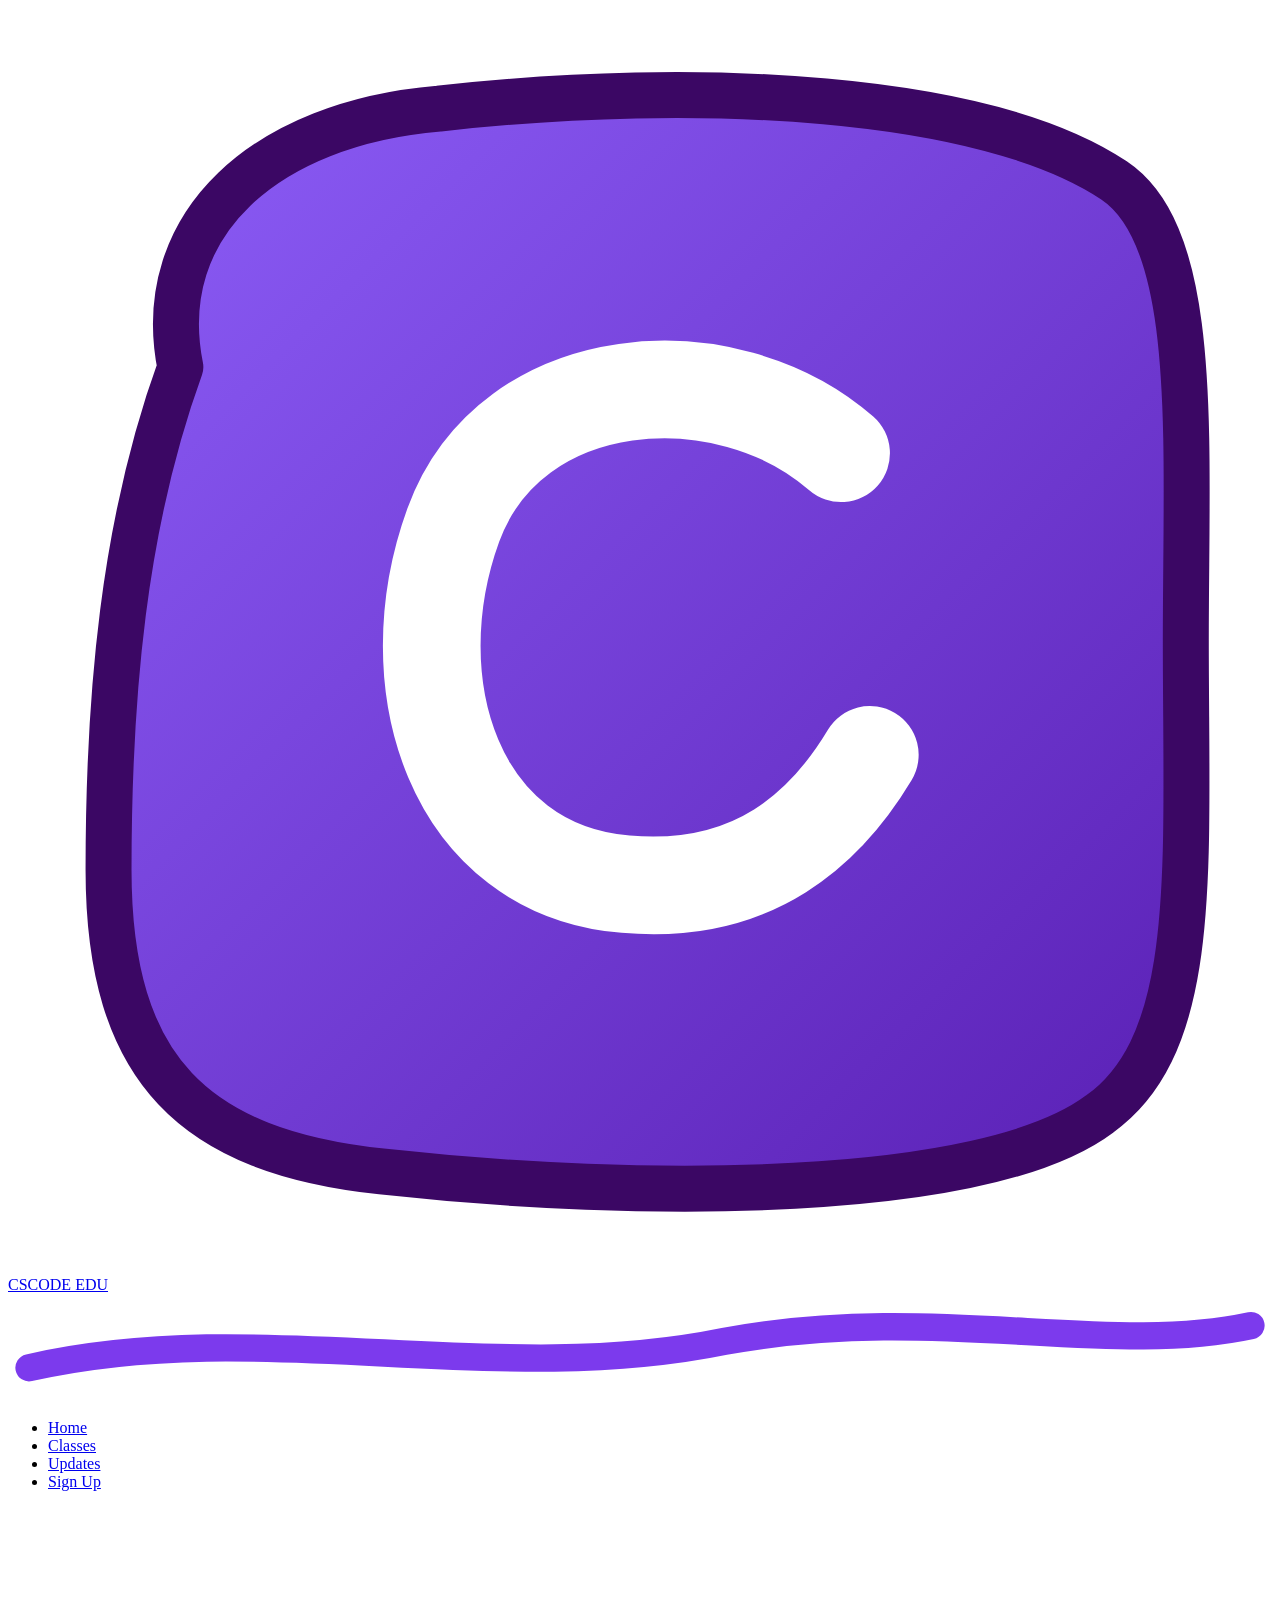
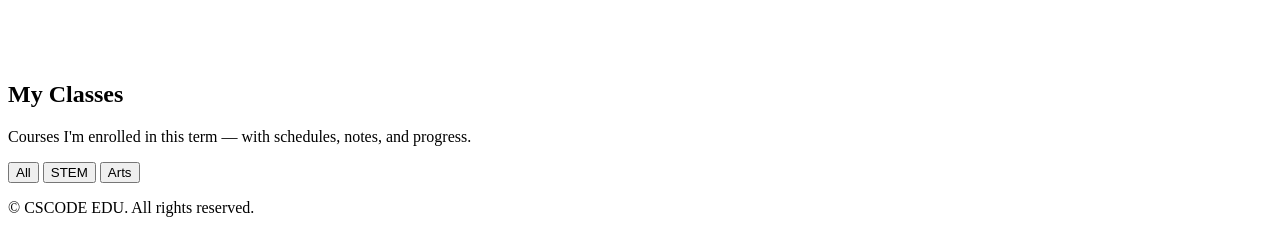
==== classes.html @ eee96d49 "Add files via upload" ====
<!DOCTYPE html>
<html lang="en">
<head>
  <meta charset="UTF-8">
  <meta name="viewport" content="width=device-width, initial-scale=1.0">
  <meta name="description" content="CSCODE EDU — course list for the term">
  <title>CSCODE EDU — Classes</title>
  <link rel="preconnect" href="https://fonts.googleapis.com">
  <link rel="preconnect" href="https://fonts.gstatic.com" crossorigin>
  <link href="https://fonts.googleapis.com/css2?family=Inter:wght@400;500;600;700;800&display=swap" rel="stylesheet">
  <link rel="stylesheet" href="css/style.css">
</head>
<body class="page-classes">
  <header class="site-header">
    <nav class="nav container">
      <a class="logo" href="index.html" aria-label="CSCODE EDU home">
        <span class="logo-mark" aria-hidden="true">
          <svg viewBox="0 0 44 44" fill="none">
            <path d="M6 12.5 C5 7.5 9 4 15 3.5 C24 2.5 34 3 38.5 6 C41.5 8 41 15 41 22 C41 30 41.5 36 38 38.5 C34 41.5 22 41.5 13 40.5 C6.5 39.8 3.5 37 3.5 30 C3.5 24 4 18 6 12.5 Z"
                  fill="url(#lg)" stroke="#3b0764" stroke-width="1.6" stroke-linejoin="round"/>
            <path d="M29 15.5 C25 12 17.5 12.5 15.5 18 C13.5 23.5 15.5 30 21.5 30.5 C26 30.9 28.5 28.5 30 26"
                  stroke="#ffffff" stroke-width="3.4" stroke-linecap="round" fill="none"/>
            <defs>
              <linearGradient id="lg" x1="4" y1="4" x2="40" y2="40" gradientUnits="userSpaceOnUse">
                <stop stop-color="#8b5cf6"/><stop offset="1" stop-color="#5b21b6"/>
              </linearGradient>
            </defs>
          </svg>
        </span>
        <span class="logo-word">
          CSCODE EDU
          <svg class="logo-underline" viewBox="0 0 120 10" preserveAspectRatio="none" aria-hidden="true">
            <path d="M2 7 C24 2 46 9 68 4.5 C88 0.8 104 6 118 3" stroke="#7c3aed" stroke-width="2.6"
                  fill="none" stroke-linecap="round"/>
          </svg>
        </span>
      </a>
      <ul class="nav-links">
        <li><a href="index.html">Home</a></li>
        <li><a class="active" href="classes.html">Classes</a></li>
        <li><a href="updates.html">Updates</a></li>
        <li><a class="nav-cta" href="Enroll.html">Sign Up</a></li>
      </ul>
    </nav>
  </header>

  <main>
    <section id="classes" class="classes-section classes-page">
      <canvas id="balls" class="page-balls" aria-hidden="true"></canvas>
      <div class="container classes-inner">
        <div class="classes-header">
          <h2>My Classes</h2>
          <p class="classes-subtitle">
            Courses I'm enrolled in this term — with schedules, notes, and progress.
          </p>
          <p id="term-label" class="term-badge"></p>
        </div>

        <div class="filter-tabs" role="tablist" aria-label="Filter classes">
          <button class="filter-tab active" role="tab" aria-selected="true" data-filter="all">All</button>
          <button class="filter-tab" role="tab" aria-selected="false" data-filter="STEM">STEM</button>
          <button class="filter-tab" role="tab" aria-selected="false" data-filter="Arts">Arts</button>
        </div>

        <div id="classes-grid" class="classes-grid" aria-live="polite"></div>
      </div>
    </section>
  </main>

  <footer class="site-footer">
    <div class="container footer-inner">
      <p>© <span id="year"></span> CSCODE EDU. All rights reserved.</p>
    </div>
  </footer>

  <script src="js/main.js"></script>
</body>
</html>
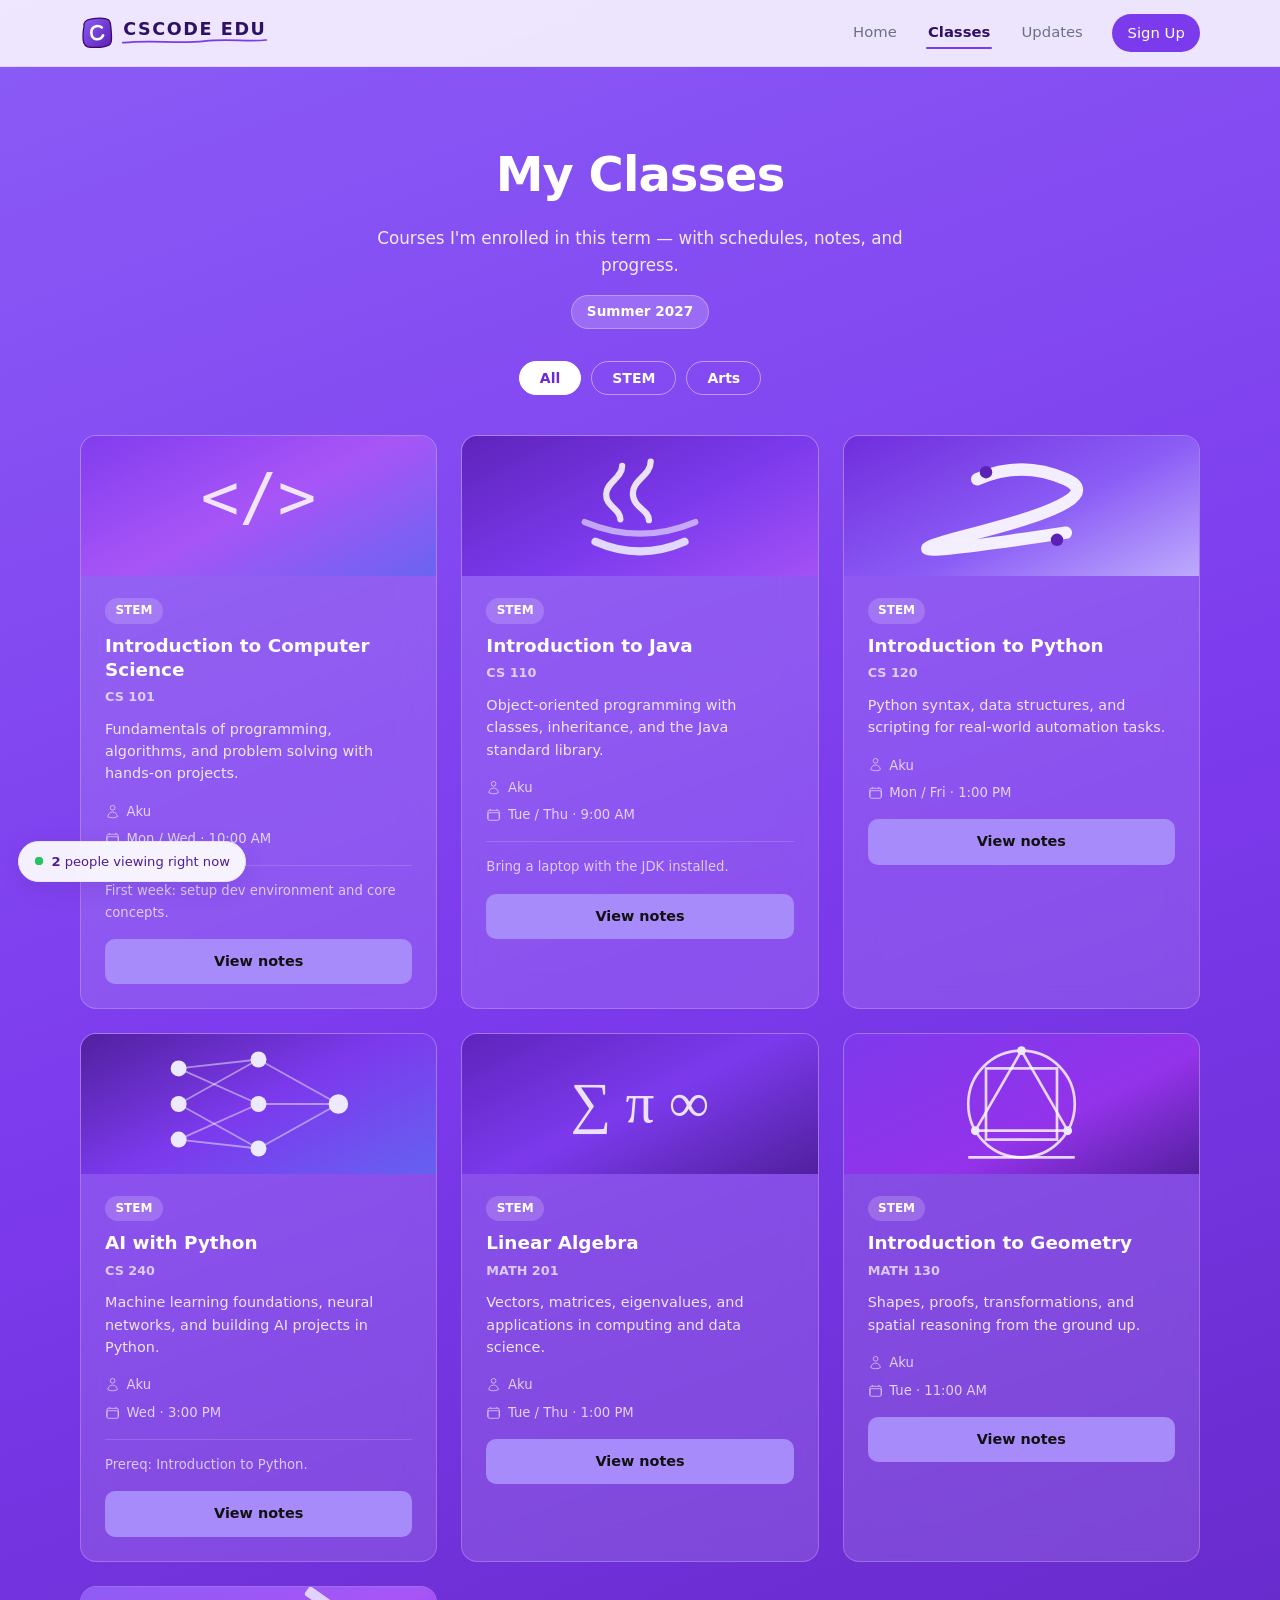
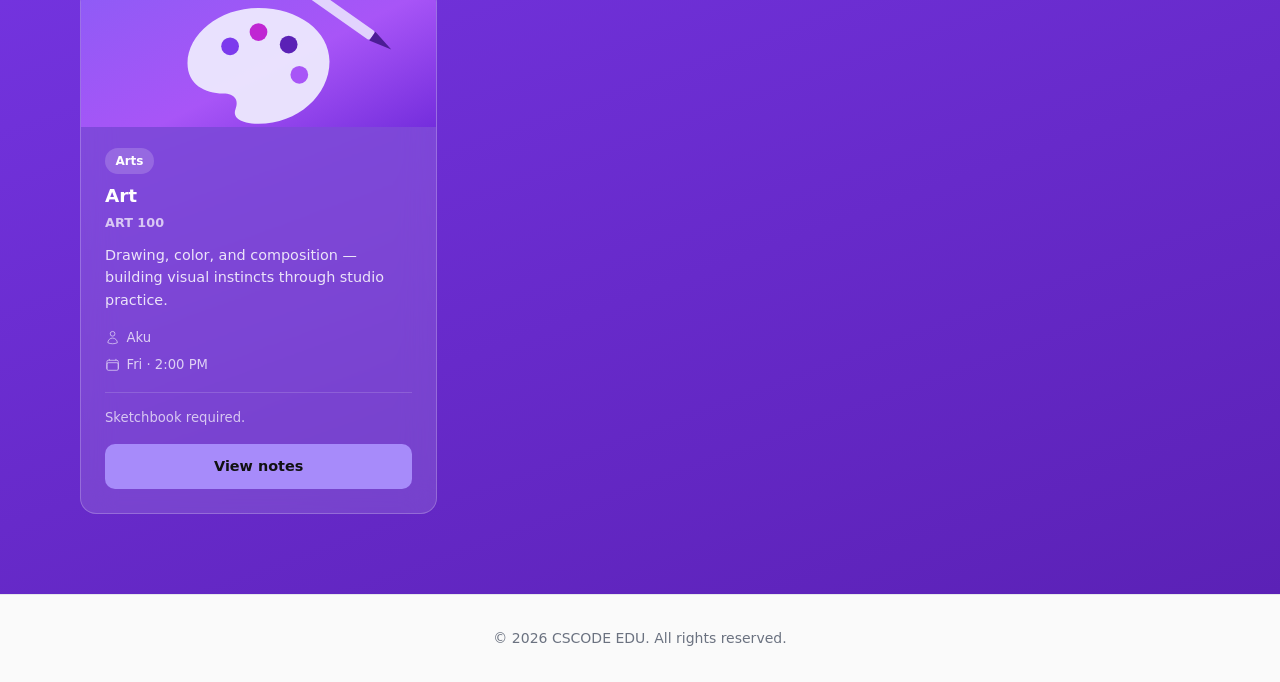
==== commit 884191ae: "Add files via upload" ====
--- a/classes.html
+++ b/classes.html
@@ -74,5 +74,10 @@
   </footer>
 
   <script src="js/main.js"></script>
+
+  <!-- Visitor analytics — see index.html for setup instructions.
+  <script data-goatcounter="https://YOURCODE.goatcounter.com/count"
+          async src="//gc.zgo.at/count.js"></script>
+  -->
 </body>
 </html>
--- a/css/style.css
+++ b/css/style.css
@@ -0,0 +1,1485 @@
+:root {
+  --white: #ffffff;
+  --black: #111111;
+  --text: #1a1a1a;
+  --text-muted: #6b7280;
+  --orange: #7c3aed;
+  --orange-dark: #6d28d9;
+  --amber: #a78bfa;
+  --cream: #f5f3ff;
+  --border: #e5e7eb;
+  --radius: 16px;
+  --radius-sm: 10px;
+  --font: "Inter", system-ui, -apple-system, sans-serif;
+  --shadow: 0 8px 32px rgba(0, 0, 0, 0.08);
+  --glass: rgba(255, 255, 255, 0.12);
+  --glass-border: rgba(255, 255, 255, 0.22);
+}
+
+*,
+*::before,
+*::after {
+  box-sizing: border-box;
+}
+
+html {
+  scroll-behavior: smooth;
+}
+
+body {
+  margin: 0;
+  font-family: var(--font);
+  font-size: 1rem;
+  line-height: 1.6;
+  color: var(--text);
+  background: var(--white);
+}
+
+.container {
+  width: min(1120px, calc(100% - 2rem));
+  margin: 0 auto;
+}
+
+a {
+  color: inherit;
+  text-decoration: none;
+}
+
+/* ── Header ── */
+
+.site-header {
+  position: fixed;
+  top: 0;
+  left: 0;
+  right: 0;
+  z-index: 100;
+  background: rgba(255, 255, 255, 0.85);
+  backdrop-filter: blur(12px);
+  border-bottom: 1px solid rgba(0, 0, 0, 0.06);
+}
+
+.nav {
+  display: flex;
+  align-items: center;
+  justify-content: space-between;
+  padding: 0.875rem 0;
+}
+
+.logo {
+  display: flex;
+  align-items: center;
+  gap: 0.6rem;
+  color: var(--text);
+}
+
+.logo-mark {
+  display: inline-flex;
+  width: 2.1rem;
+  height: 2.1rem;
+  transform: rotate(-4deg);
+  transition: transform 0.25s ease;
+}
+
+.logo-mark svg {
+  width: 100%;
+  height: 100%;
+}
+
+.logo:hover .logo-mark {
+  transform: rotate(4deg) scale(1.06);
+}
+
+.logo-word {
+  position: relative;
+  display: inline-block;
+  white-space: nowrap;
+  font-weight: 800;
+  font-size: 1.1rem;
+  letter-spacing: 0.09em;
+  line-height: 1;
+  padding-bottom: 0.42rem;
+  color: #2e1065;
+}
+
+.logo-underline {
+  position: absolute;
+  left: -2px;
+  right: -2px;
+  bottom: 0;
+  width: calc(100% + 4px);
+  height: 0.42rem;
+  overflow: visible;
+}
+
+.logo-underline path {
+  stroke-dasharray: 140;
+  stroke-dashoffset: 0;
+  transition: stroke-dashoffset 0.5s ease;
+}
+
+.logo:hover .logo-underline path {
+  stroke-dashoffset: 140;
+}
+
+.nav-links {
+  list-style: none;
+  margin: 0;
+  padding: 0;
+  display: flex;
+  gap: 1.75rem;
+}
+
+.nav-links a {
+  position: relative;
+  display: inline-block;
+  padding: 0.35rem 0.1rem;
+  font-size: 0.925rem;
+  font-weight: 500;
+  color: var(--text-muted);
+  transition: color 0.15s;
+}
+
+.nav-links a::after {
+  content: "";
+  position: absolute;
+  left: 0;
+  right: 0;
+  bottom: 0;
+  height: 2px;
+  border-radius: 2px;
+  background: var(--orange);
+  transform: scaleX(0);
+  transform-origin: left;
+  transition: transform 0.2s ease;
+}
+
+.nav-links a:hover {
+  color: var(--orange);
+}
+
+.nav-links a:hover::after {
+  transform: scaleX(1);
+}
+
+.nav-links a.active {
+  color: #2e1065;
+  font-weight: 700;
+}
+
+.nav-links a.active::after {
+  transform: scaleX(1);
+}
+
+/* ── Hero ── */
+
+.hero {
+  position: relative;
+  min-height: 92vh;
+  display: flex;
+  align-items: center;
+  justify-content: center;
+  text-align: center;
+  overflow: hidden;
+  padding: 6rem 0 4rem;
+}
+
+.hero-image {
+  position: absolute;
+  inset: 0;
+  width: 100%;
+  height: 100%;
+  object-fit: cover;
+  z-index: 0;
+  opacity: 0.9;
+}
+
+.hero-glow {
+  position: absolute;
+  inset: 0;
+  pointer-events: none;
+}
+
+.hero-glow::before {
+  content: "";
+  position: absolute;
+  top: 50%;
+  left: 50%;
+  transform: translate(-50%, -55%);
+  width: min(900px, 95vw);
+  height: min(420px, 55vh);
+  background: radial-gradient(
+    ellipse at center,
+    #7c3aed 0%,
+    #8b5cf6 30%,
+    #a78bfa 55%,
+    transparent 75%
+  );
+  filter: blur(48px);
+  opacity: 0.95;
+}
+
+.hero-balls,
+.page-balls {
+  position: absolute;
+  inset: 0;
+  width: 100%;
+  height: 100%;
+  z-index: 1;
+}
+
+.hero-content {
+  position: relative;
+  z-index: 2;
+}
+
+.eyebrow {
+  font-size: 0.875rem;
+  font-weight: 600;
+  color: rgba(255, 255, 255, 0.92);
+  margin: 0 0 1rem;
+  text-shadow: 0 1px 8px rgba(0, 0, 0, 0.15);
+}
+
+.hero h1 {
+  font-size: clamp(2.25rem, 6vw, 3.75rem);
+  font-weight: 800;
+  line-height: 1.1;
+  color: var(--white);
+  margin: 0 0 1.25rem;
+  letter-spacing: -0.02em;
+  text-shadow: 0 2px 16px rgba(0, 0, 0, 0.12);
+}
+
+.hero-text {
+  font-size: clamp(1rem, 2.5vw, 1.15rem);
+  color: rgba(255, 255, 255, 0.88);
+  max-width: 46ch;
+  margin: 0 auto 2rem;
+  text-shadow: 0 1px 6px rgba(0, 0, 0, 0.1);
+}
+
+.hero-actions {
+  display: flex;
+  flex-wrap: wrap;
+  gap: 0.875rem;
+  justify-content: center;
+}
+
+.btn {
+  display: inline-flex;
+  align-items: center;
+  justify-content: center;
+  padding: 0.75rem 1.5rem;
+  border-radius: 999px;
+  font-size: 0.95rem;
+  font-weight: 600;
+  border: 2px solid transparent;
+  cursor: pointer;
+  transition: transform 0.15s, box-shadow 0.15s, background 0.15s;
+}
+
+.btn:hover {
+  transform: translateY(-1px);
+}
+
+.btn-primary {
+  background: var(--cream);
+  color: var(--orange-dark);
+  box-shadow: 0 4px 16px rgba(0, 0, 0, 0.1);
+}
+
+.btn-primary:hover {
+  background: var(--white);
+  box-shadow: 0 6px 24px rgba(0, 0, 0, 0.14);
+}
+
+.btn-ghost {
+  background: transparent;
+  color: var(--white);
+  border-color: rgba(255, 255, 255, 0.65);
+}
+
+.btn-ghost:hover {
+  background: rgba(255, 255, 255, 0.12);
+  border-color: var(--white);
+}
+
+.btn-dark {
+  background: var(--black);
+  color: var(--white);
+}
+
+.btn-dark:hover {
+  background: #333;
+}
+
+/* ── Features ── */
+
+.features-section {
+  padding: 5rem 0 6rem;
+  background: var(--white);
+}
+
+.section-eyebrow {
+  text-align: center;
+  font-size: 0.875rem;
+  font-weight: 600;
+  color: var(--orange);
+  margin: 0 0 0.5rem;
+}
+
+.section-title {
+  text-align: center;
+  font-size: clamp(1.75rem, 4vw, 2.5rem);
+  font-weight: 800;
+  letter-spacing: -0.02em;
+  margin: 0 0 3rem;
+  color: var(--black);
+}
+
+.features-grid {
+  display: grid;
+  grid-template-columns: repeat(4, 1fr);
+  gap: 2rem;
+}
+
+.feature-card {
+  text-align: center;
+}
+
+.feature-icon {
+  width: 3.25rem;
+  height: 3.25rem;
+  margin: 0 auto 1rem;
+  display: flex;
+  align-items: center;
+  justify-content: center;
+  border-radius: 50%;
+  background: #fff7ed;
+  color: var(--orange);
+}
+
+.feature-icon svg {
+  width: 1.5rem;
+  height: 1.5rem;
+}
+
+.feature-card h3 {
+  font-size: 1rem;
+  font-weight: 700;
+  margin: 0 0 0.5rem;
+  color: var(--black);
+}
+
+.feature-card p {
+  font-size: 0.9rem;
+  color: var(--text-muted);
+  margin: 0;
+  line-height: 1.55;
+}
+
+/* ── Classes section ── */
+
+.classes-section {
+  position: relative;
+  background: linear-gradient(160deg, #8b5cf6 0%, #7c3aed 45%, #5b21b6 100%);
+  padding: 0 0 5rem;
+  color: var(--white);
+}
+
+.wave-top {
+  color: var(--white);
+  line-height: 0;
+  margin-top: -1px;
+}
+
+.wave-top svg {
+  display: block;
+  width: 100%;
+  height: 80px;
+}
+
+.classes-inner {
+  position: relative;
+  z-index: 2;
+  padding-top: 1rem;
+}
+
+/* Classes as its own page (no wave, sits under fixed header) */
+
+.classes-page {
+  position: relative;
+  padding-top: 7.5rem;
+  overflow: hidden;
+}
+
+/* ── Updates page ── */
+
+.page-hero {
+  position: relative;
+  overflow: hidden;
+  padding: 9rem 0 5rem;
+  text-align: center;
+  background: linear-gradient(160deg, #8b5cf6 0%, #7c3aed 45%, #5b21b6 100%);
+  color: var(--white);
+}
+
+.page-hero-inner {
+  position: relative;
+  z-index: 2;
+}
+
+.page-hero h1 {
+  font-size: clamp(2.25rem, 5vw, 3.25rem);
+  font-weight: 800;
+  letter-spacing: -0.02em;
+  margin: 0 0 0.75rem;
+}
+
+.page-hero .hero-text {
+  margin-bottom: 0;
+}
+
+.updates-section {
+  padding: 4.5rem 0 1rem;
+  background: var(--white);
+}
+
+.timeline {
+  list-style: none;
+  margin: 0 auto;
+  padding: 0 0 0 1.75rem;
+  max-width: 640px;
+  border-left: 2px solid #ede9fe;
+}
+
+.timeline-item {
+  position: relative;
+  padding-bottom: 2.25rem;
+}
+
+.timeline-dot {
+  position: absolute;
+  left: -2.32rem;
+  top: 0.45rem;
+  width: 0.85rem;
+  height: 0.85rem;
+  border-radius: 50%;
+  background: var(--orange);
+  box-shadow: 0 0 0 4px #f5f3ff;
+}
+
+.timeline-date {
+  margin: 0 0 0.15rem;
+  font-size: 0.8rem;
+  font-weight: 700;
+  letter-spacing: 0.06em;
+  text-transform: uppercase;
+  color: var(--orange);
+}
+
+.timeline-item h3 {
+  margin: 0 0 0.35rem;
+  font-size: 1.1rem;
+  font-weight: 700;
+  color: var(--black);
+}
+
+.timeline-item p:last-child {
+  margin: 0;
+  font-size: 0.95rem;
+  color: var(--text-muted);
+}
+
+.classes-header {
+  text-align: center;
+  margin-bottom: 2rem;
+}
+
+.classes-header h2 {
+  font-size: clamp(2rem, 5vw, 3rem);
+  font-weight: 800;
+  letter-spacing: -0.02em;
+  margin: 0 0 0.75rem;
+}
+
+.classes-subtitle {
+  font-size: 1.05rem;
+  color: rgba(255, 255, 255, 0.88);
+  max-width: 52ch;
+  margin: 0 auto 1rem;
+}
+
+.term-badge {
+  display: inline-block;
+  margin: 0;
+  padding: 0.35rem 0.9rem;
+  border-radius: 999px;
+  background: rgba(255, 255, 255, 0.18);
+  border: 1px solid rgba(255, 255, 255, 0.3);
+  font-size: 0.85rem;
+  font-weight: 600;
+}
+
+.filter-tabs {
+  display: flex;
+  flex-wrap: wrap;
+  gap: 0.625rem;
+  justify-content: center;
+  margin-bottom: 2.5rem;
+}
+
+.filter-tab {
+  padding: 0.5rem 1.25rem;
+  border-radius: 999px;
+  border: 1.5px solid rgba(255, 255, 255, 0.45);
+  background: transparent;
+  color: var(--white);
+  font-family: var(--font);
+  font-size: 0.875rem;
+  font-weight: 600;
+  cursor: pointer;
+  transition: background 0.15s, border-color 0.15s;
+}
+
+.filter-tab:hover {
+  background: rgba(255, 255, 255, 0.12);
+}
+
+.filter-tab.active {
+  background: var(--white);
+  color: var(--orange-dark);
+  border-color: var(--white);
+}
+
+.classes-grid {
+  display: grid;
+  grid-template-columns: repeat(auto-fill, minmax(300px, 1fr));
+  gap: 1.5rem;
+}
+
+.class-card {
+  background: var(--glass);
+  backdrop-filter: blur(16px);
+  -webkit-backdrop-filter: blur(16px);
+  border: 1px solid var(--glass-border);
+  border-radius: var(--radius);
+  overflow: hidden;
+  transition: transform 0.2s, box-shadow 0.2s;
+}
+
+.class-card:hover {
+  transform: translateY(-4px);
+  box-shadow: 0 16px 40px rgba(0, 0, 0, 0.18);
+}
+
+.class-card-header {
+  height: 140px;
+  display: flex;
+  align-items: center;
+  justify-content: center;
+  position: relative;
+}
+
+.class-card-header.gradient-purple {
+  background: linear-gradient(135deg, #7c3aed, #a855f7, #6366f1);
+}
+
+.class-card-header.gradient-blue {
+  background: linear-gradient(135deg, #1d4ed8, #3b82f6, #6366f1);
+}
+
+.class-card-header.gradient-green {
+  background: linear-gradient(135deg, #059669, #10b981, #06b6d4);
+}
+
+.class-card-header.gradient-orange {
+  background: linear-gradient(135deg, #6d28d9, #7c3aed, #a78bfa);
+}
+
+.class-card-header.has-image {
+  background-size: cover;
+  background-position: center;
+}
+
+.class-card-icon {
+  width: 3.5rem;
+  height: 3.5rem;
+  color: rgba(255, 255, 255, 0.9);
+}
+
+.class-card-icon svg {
+  width: 100%;
+  height: 100%;
+}
+
+.class-card-body {
+  padding: 1.25rem 1.5rem 1.5rem;
+}
+
+.class-category {
+  display: inline-block;
+  font-size: 0.75rem;
+  font-weight: 600;
+  padding: 0.2rem 0.65rem;
+  border-radius: 999px;
+  background: rgba(255, 255, 255, 0.18);
+  margin-bottom: 0.625rem;
+}
+
+.class-card h3 {
+  font-size: 1.15rem;
+  font-weight: 700;
+  margin: 0 0 0.35rem;
+  line-height: 1.3;
+}
+
+.class-code-label {
+  font-size: 0.8rem;
+  font-weight: 600;
+  color: rgba(255, 255, 255, 0.7);
+  margin: 0 0 0.625rem;
+}
+
+.class-description {
+  font-size: 0.9rem;
+  color: rgba(255, 255, 255, 0.85);
+  margin: 0 0 1rem;
+  line-height: 1.55;
+}
+
+.class-meta {
+  display: flex;
+  flex-direction: column;
+  gap: 0.4rem;
+  font-size: 0.825rem;
+  color: rgba(255, 255, 255, 0.75);
+  margin-bottom: 1rem;
+}
+
+.class-meta span {
+  display: flex;
+  align-items: center;
+  gap: 0.4rem;
+}
+
+.class-meta svg {
+  width: 0.95rem;
+  height: 0.95rem;
+  flex-shrink: 0;
+  opacity: 0.8;
+}
+
+.class-notes {
+  font-size: 0.825rem;
+  color: rgba(255, 255, 255, 0.7);
+  padding-top: 0.875rem;
+  border-top: 1px solid rgba(255, 255, 255, 0.15);
+  margin-bottom: 1rem;
+}
+
+.class-enroll {
+  display: block;
+  width: 100%;
+  text-align: center;
+  text-decoration: none;
+  padding: 0.7rem;
+  border: none;
+  border-radius: var(--radius-sm);
+  background: var(--amber);
+  color: var(--black);
+  font-family: var(--font);
+  font-size: 0.9rem;
+  font-weight: 700;
+  cursor: pointer;
+  transition: background 0.15s, transform 0.15s;
+}
+
+.class-enroll:hover {
+  background: #fcd34d;
+  transform: scale(1.01);
+}
+
+.empty-state {
+  grid-column: 1 / -1;
+  text-align: center;
+  padding: 3rem 1.5rem;
+  color: rgba(255, 255, 255, 0.8);
+  background: rgba(255, 255, 255, 0.08);
+  border: 1px dashed rgba(255, 255, 255, 0.3);
+  border-radius: var(--radius);
+}
+
+/* ── Notes page ── */
+
+.notes-hero {
+  position: relative;
+  overflow: hidden;
+  padding: 8.5rem 0 3.5rem;
+  background: linear-gradient(160deg, #8b5cf6 0%, #7c3aed 45%, #5b21b6 100%);
+  color: var(--white);
+}
+
+.notes-hero-inner {
+  position: relative;
+  z-index: 2;
+}
+
+.back-link {
+  display: inline-flex;
+  align-items: center;
+  gap: 0.35rem;
+  margin-bottom: 1.25rem;
+  font-size: 0.85rem;
+  font-weight: 600;
+  color: rgba(255, 255, 255, 0.85);
+  transition: color 0.15s, gap 0.15s;
+}
+
+.back-link:hover {
+  color: var(--white);
+  gap: 0.6rem;
+}
+
+.back-link svg {
+  width: 1rem;
+  height: 1rem;
+}
+
+.notes-hero h1 {
+  font-size: clamp(1.9rem, 4.5vw, 2.9rem);
+  font-weight: 800;
+  letter-spacing: -0.02em;
+  margin: 0 0 0.6rem;
+}
+
+.notes-hero .hero-text {
+  margin: 0 0 1.35rem;
+  max-width: 56ch;
+}
+
+.notes-meta {
+  display: flex;
+  flex-wrap: wrap;
+  gap: 0.5rem;
+}
+
+.notes-chip {
+  padding: 0.3rem 0.8rem;
+  border-radius: 999px;
+  background: rgba(255, 255, 255, 0.16);
+  border: 1px solid rgba(255, 255, 255, 0.28);
+  font-size: 0.8rem;
+  font-weight: 600;
+}
+
+.notes-section {
+  padding: 3.5rem 0 4.5rem;
+  background: var(--white);
+}
+
+.notes-layout {
+  display: grid;
+  grid-template-columns: 220px 1fr;
+  gap: 3rem;
+  align-items: start;
+}
+
+.notes-toc {
+  position: sticky;
+  top: 5.5rem;
+}
+
+.toc-label {
+  margin: 0 0 0.6rem;
+  font-size: 0.72rem;
+  font-weight: 700;
+  letter-spacing: 0.1em;
+  text-transform: uppercase;
+  color: var(--text-muted);
+}
+
+.notes-toc ul {
+  list-style: none;
+  margin: 0;
+  padding: 0;
+  border-left: 2px solid #ede9fe;
+}
+
+.notes-toc li a {
+  display: block;
+  padding: 0.4rem 0 0.4rem 0.9rem;
+  margin-left: -2px;
+  border-left: 2px solid transparent;
+  font-size: 0.87rem;
+  color: var(--text-muted);
+  transition: color 0.15s, border-color 0.15s;
+}
+
+.notes-toc li a:hover {
+  color: var(--orange);
+  border-left-color: var(--orange);
+}
+
+.topic {
+  padding-bottom: 2.75rem;
+  margin-bottom: 2.75rem;
+  border-bottom: 1px solid var(--border);
+}
+
+.topic:last-child {
+  border-bottom: none;
+  margin-bottom: 0;
+}
+
+.topic-index {
+  margin: 0 0 0.3rem;
+  font-size: 0.72rem;
+  font-weight: 700;
+  letter-spacing: 0.1em;
+  text-transform: uppercase;
+  color: var(--orange);
+}
+
+.topic h2 {
+  margin: 0 0 0.7rem;
+  font-size: 1.5rem;
+  font-weight: 800;
+  letter-spacing: -0.015em;
+  color: var(--black);
+  scroll-margin-top: 5.5rem;
+}
+
+.topic-body {
+  margin: 0 0 1.4rem;
+  font-size: 1rem;
+  line-height: 1.7;
+  color: #374151;
+}
+
+.example {
+  margin: 0 0 1.6rem;
+  border: 1px solid #e9e5f8;
+  border-radius: 14px;
+  overflow: hidden;
+  background: #faf9ff;
+}
+
+.example figcaption {
+  display: flex;
+  align-items: center;
+  gap: 0.6rem;
+  padding: 0.7rem 1rem;
+  border-bottom: 1px solid #e9e5f8;
+  font-size: 0.85rem;
+  font-weight: 600;
+  color: #4c1d95;
+}
+
+.example-tag {
+  padding: 0.12rem 0.5rem;
+  border-radius: 999px;
+  background: #ede9fe;
+  color: #6d28d9;
+  font-size: 0.68rem;
+  font-weight: 700;
+  letter-spacing: 0.06em;
+  text-transform: uppercase;
+}
+
+.example-code {
+  position: relative;
+  margin: 0;
+  padding: 1.1rem 1.15rem;
+  overflow-x: auto;
+  font-family: ui-monospace, SFMono-Regular, Menlo, Consolas, monospace;
+  font-size: 0.85rem;
+  line-height: 1.65;
+  color: #2e1065;
+  background: #fdfcff;
+  tab-size: 2;
+}
+
+.example-code::after {
+  content: attr(data-lang);
+  position: absolute;
+  top: 0.55rem;
+  right: 0.7rem;
+  font-size: 0.65rem;
+  font-weight: 700;
+  letter-spacing: 0.08em;
+  text-transform: uppercase;
+  color: #c4b5fd;
+}
+
+.problems h3 {
+  margin: 0 0 0.75rem;
+  font-size: 0.95rem;
+  font-weight: 700;
+  color: var(--black);
+}
+
+.problem {
+  margin-bottom: 0.6rem;
+  border: 1px solid var(--border);
+  border-radius: 12px;
+  background: var(--white);
+  overflow: hidden;
+  transition: border-color 0.15s;
+}
+
+.problem[open] {
+  border-color: #ddd6fe;
+}
+
+.problem summary {
+  display: flex;
+  align-items: flex-start;
+  gap: 0.7rem;
+  padding: 0.85rem 1rem;
+  cursor: pointer;
+  font-size: 0.93rem;
+  font-weight: 500;
+  color: #374151;
+  list-style: none;
+}
+
+.problem summary::-webkit-details-marker {
+  display: none;
+}
+
+.problem summary:hover {
+  background: #faf9ff;
+}
+
+.problem-num {
+  flex-shrink: 0;
+  padding: 0.1rem 0.45rem;
+  border-radius: 6px;
+  background: #ede9fe;
+  color: #6d28d9;
+  font-size: 0.72rem;
+  font-weight: 700;
+}
+
+.problem-answer {
+  padding: 0 1rem 0.95rem 2.45rem;
+  font-size: 0.9rem;
+  line-height: 1.65;
+  color: var(--text-muted);
+  border-top: 1px dashed #ede9fe;
+  padding-top: 0.85rem;
+  margin: 0 1rem;
+}
+
+.notes-loading,
+.notes-error {
+  padding: 2.5rem 0;
+  text-align: center;
+  color: var(--text-muted);
+}
+
+/* ── Live viewer pill ── */
+
+.viewer-pill {
+  position: fixed;
+  left: 1.15rem;
+  bottom: 1.15rem;
+  z-index: 90;
+  display: flex;
+  align-items: center;
+  gap: 0.55rem;
+  padding: 0.55rem 0.95rem;
+  border-radius: 999px;
+  background: rgba(255, 255, 255, 0.92);
+  backdrop-filter: blur(10px);
+  border: 1px solid #e9e5f8;
+  box-shadow: 0 6px 22px rgba(76, 29, 149, 0.16);
+  font-size: 0.82rem;
+  color: #4c1d95;
+  animation: pill-in 0.5s ease both;
+}
+
+@keyframes pill-in {
+  from { opacity: 0; transform: translateY(10px); }
+  to   { opacity: 1; transform: translateY(0); }
+}
+
+.viewer-dot {
+  position: relative;
+  width: 0.5rem;
+  height: 0.5rem;
+  border-radius: 50%;
+  background: #22c55e;
+  flex-shrink: 0;
+}
+
+.viewer-dot::after {
+  content: "";
+  position: absolute;
+  inset: 0;
+  border-radius: 50%;
+  background: #22c55e;
+  animation: pulse-ring 1.8s ease-out infinite;
+}
+
+@keyframes pulse-ring {
+  0%   { transform: scale(1); opacity: 0.7; }
+  100% { transform: scale(2.8); opacity: 0; }
+}
+
+.viewer-pill strong {
+  font-weight: 700;
+  font-variant-numeric: tabular-nums;
+}
+
+@media (prefers-reduced-motion: reduce) {
+  .viewer-dot::after { animation: none; }
+}
+
+/* ── Signup form ── */
+
+.form-section {
+  padding: 4.5rem 0 5rem;
+  background: var(--white);
+}
+
+.form-wrap {
+  display: grid;
+  grid-template-columns: 2fr 1fr;
+  gap: 2.5rem;
+  align-items: start;
+}
+
+.form-section .container {
+  width: min(1240px, calc(100% - 2rem));
+}
+
+.signup-form {
+  display: flex;
+  flex-direction: column;
+  gap: 1.35rem;
+  padding: 2.75rem 3rem;
+  border: 1px solid var(--border);
+  border-radius: 22px;
+  background: var(--white);
+  box-shadow: 0 18px 50px rgba(76, 29, 149, 0.1);
+}
+
+.form-row {
+  display: grid;
+  grid-template-columns: 1fr 1fr;
+  gap: 1.35rem;
+}
+
+/* ── Enrollment-not-open gate ── */
+
+.enroll-gate {
+  display: flex;
+  align-items: center;
+  gap: 1rem;
+  padding: 1.1rem 1.25rem;
+  border-radius: 14px;
+  background: linear-gradient(135deg, #f5f3ff, #ede9fe);
+  border: 1px solid #ddd6fe;
+}
+
+.gate-icon {
+  flex-shrink: 0;
+  display: flex;
+  align-items: center;
+  justify-content: center;
+  width: 2.6rem;
+  height: 2.6rem;
+  border-radius: 50%;
+  background: var(--white);
+  color: var(--orange);
+  box-shadow: 0 2px 8px rgba(91, 33, 182, 0.12);
+}
+
+.gate-icon svg {
+  width: 1.35rem;
+  height: 1.35rem;
+}
+
+.gate-title {
+  margin: 0;
+  font-size: 1rem;
+  font-weight: 700;
+  color: #4c1d95;
+}
+
+.gate-sub {
+  margin: 0.15rem 0 0;
+  font-size: 0.88rem;
+  color: #6d28d9;
+  font-variant-numeric: tabular-nums;
+}
+
+.signup-form.is-locked .field label,
+.signup-form.is-locked .form-divider {
+  opacity: 0.55;
+}
+
+.signup-form.is-locked input:disabled,
+.signup-form.is-locked select:disabled,
+.signup-form.is-locked textarea:disabled {
+  background: #f7f6fa;
+  color: #9ca3af;
+  cursor: not-allowed;
+}
+
+.signup-form.is-locked .btn-submit {
+  background: #c4b5fd;
+  box-shadow: none;
+}
+
+.form-row-3 {
+  grid-template-columns: 1fr 1fr 1fr;
+}
+
+.form-divider {
+  display: flex;
+  align-items: center;
+  gap: 0.9rem;
+  margin: 0.35rem 0 0;
+  font-size: 0.78rem;
+  font-weight: 700;
+  letter-spacing: 0.1em;
+  text-transform: uppercase;
+  color: var(--orange);
+}
+
+.form-divider::after {
+  content: "";
+  flex: 1;
+  height: 1px;
+  background: linear-gradient(90deg, #ddd6fe, transparent);
+}
+
+.field {
+  display: flex;
+  flex-direction: column;
+  gap: 0.4rem;
+}
+
+.field label {
+  font-size: 0.85rem;
+  font-weight: 600;
+  color: #2e1065;
+}
+
+.req {
+  color: var(--orange);
+}
+
+.optional {
+  font-weight: 500;
+  color: var(--text-muted);
+  font-size: 0.78rem;
+}
+
+.field input,
+.field select,
+.field textarea {
+  width: 100%;
+  padding: 0.85rem 1rem;
+  border: 1.5px solid var(--border);
+  border-radius: 12px;
+  font-family: var(--font);
+  font-size: 1rem;
+  color: var(--text);
+  background: #fdfcff;
+  transition: border-color 0.15s, box-shadow 0.15s;
+}
+
+.field textarea {
+  resize: vertical;
+  min-height: 96px;
+}
+
+.field label {
+  font-size: 0.88rem;
+}
+
+.field input:focus,
+.field select:focus,
+.field textarea:focus {
+  outline: none;
+  border-color: var(--orange);
+  box-shadow: 0 0 0 4px rgba(124, 58, 237, 0.14);
+}
+
+.field input.invalid,
+.field select.invalid {
+  border-color: #dc2626;
+  box-shadow: 0 0 0 4px rgba(220, 38, 38, 0.1);
+}
+
+.field-error {
+  margin: 0;
+  min-height: 1rem;
+  font-size: 0.78rem;
+  color: #dc2626;
+}
+
+.hp-field {
+  position: absolute;
+  left: -9999px;
+  opacity: 0;
+}
+
+.btn-submit {
+  position: relative;
+  align-self: flex-start;
+  margin-top: 0.35rem;
+  padding: 0.95rem 2.4rem;
+  font-size: 1rem;
+  background: linear-gradient(135deg, #7c3aed, #6d28d9);
+  color: var(--white);
+  box-shadow: 0 6px 18px rgba(124, 58, 237, 0.3);
+}
+
+.btn-submit:hover {
+  box-shadow: 0 10px 26px rgba(124, 58, 237, 0.38);
+}
+
+.btn-submit:disabled {
+  cursor: not-allowed;
+  opacity: 0.75;
+  transform: none;
+}
+
+.spinner {
+  display: none;
+  width: 1rem;
+  height: 1rem;
+  margin-left: 0.6rem;
+  border: 2px solid rgba(255, 255, 255, 0.45);
+  border-top-color: var(--white);
+  border-radius: 50%;
+  animation: spin 0.7s linear infinite;
+}
+
+.btn-submit.loading .spinner {
+  display: inline-block;
+}
+
+@keyframes spin {
+  to { transform: rotate(360deg); }
+}
+
+.form-status {
+  margin: 0;
+  font-size: 0.9rem;
+  line-height: 1.5;
+  color: var(--text-muted);
+}
+
+.form-status.success {
+  color: #047857;
+  font-weight: 600;
+}
+
+.form-status.error {
+  color: #dc2626;
+  font-weight: 600;
+}
+
+.form-status.warn {
+  padding: 0.75rem 0.9rem;
+  border-radius: var(--radius-sm);
+  background: #f5f3ff;
+  border: 1px solid #ddd6fe;
+  color: #5b21b6;
+}
+
+.form-aside {
+  padding: 2rem 1.75rem;
+  border-radius: var(--radius);
+  background: linear-gradient(160deg, #7c3aed, #5b21b6);
+  color: var(--white);
+}
+
+.form-aside h2 {
+  margin: 0 0 1.1rem;
+  font-size: 1.15rem;
+  font-weight: 700;
+}
+
+.steps {
+  list-style: none;
+  margin: 0 0 1.25rem;
+  padding: 0;
+  display: flex;
+  flex-direction: column;
+  gap: 0.85rem;
+}
+
+.steps li {
+  display: flex;
+  align-items: flex-start;
+  gap: 0.7rem;
+  font-size: 0.92rem;
+  color: rgba(255, 255, 255, 0.92);
+  line-height: 1.45;
+}
+
+.step-num {
+  flex-shrink: 0;
+  display: inline-flex;
+  align-items: center;
+  justify-content: center;
+  width: 1.5rem;
+  height: 1.5rem;
+  border-radius: 50%;
+  background: rgba(255, 255, 255, 0.2);
+  border: 1px solid rgba(255, 255, 255, 0.35);
+  font-size: 0.8rem;
+  font-weight: 700;
+}
+
+.aside-note {
+  margin: 0;
+  padding-top: 1rem;
+  border-top: 1px solid rgba(255, 255, 255, 0.2);
+  font-size: 0.8rem;
+  color: rgba(255, 255, 255, 0.75);
+}
+
+.nav-cta {
+  padding: 0.45rem 0.95rem !important;
+  border-radius: 999px;
+  background: var(--orange);
+  color: var(--white) !important;
+  font-weight: 600;
+}
+
+.nav-cta:hover {
+  background: var(--orange-dark);
+}
+
+.nav-cta::after {
+  display: none;
+}
+
+/* ── CTA ── */
+
+.cta-section {
+  padding: 5rem 0;
+  background: var(--white);
+}
+
+.cta-inner {
+  text-align: center;
+  max-width: 560px;
+}
+
+.cta-inner h2 {
+  font-size: clamp(1.75rem, 4vw, 2.25rem);
+  font-weight: 800;
+  letter-spacing: -0.02em;
+  margin: 0 0 0.75rem;
+  color: var(--black);
+}
+
+.cta-inner p {
+  color: var(--text-muted);
+  margin: 0 0 1.75rem;
+  font-size: 1.05rem;
+}
+
+/* ── Footer ── */
+
+.site-footer {
+  background: #fafafa;
+  border-top: 1px solid var(--border);
+  padding: 2rem 0;
+}
+
+.footer-inner {
+  text-align: center;
+}
+
+.footer-inner p {
+  margin: 0;
+  font-size: 0.875rem;
+  color: var(--text-muted);
+}
+
+.footer-note {
+  margin-top: 0.35rem !important;
+  font-size: 0.8rem !important;
+  opacity: 0.75;
+}
+
+/* ── Responsive ── */
+
+@media (max-width: 900px) {
+  .features-grid {
+    grid-template-columns: repeat(2, 1fr);
+    gap: 2rem 1.5rem;
+  }
+}
+
+@media (max-width: 600px) {
+  .nav-links {
+    gap: 1rem;
+  }
+
+  .nav-links a {
+    font-size: 0.85rem;
+  }
+
+  .hero {
+    min-height: 85vh;
+    padding-top: 5rem;
+  }
+
+  .features-grid {
+    grid-template-columns: 1fr;
+    max-width: 320px;
+    margin: 0 auto;
+  }
+
+  .classes-grid {
+    grid-template-columns: 1fr;
+  }
+
+  .form-row {
+    grid-template-columns: 1fr;
+  }
+}
+
+@media (max-width: 860px) {
+  .notes-layout {
+    grid-template-columns: 1fr;
+    gap: 1.5rem;
+  }
+
+  .notes-toc {
+    position: static;
+  }
+
+  .viewer-pill {
+    left: 0.75rem;
+    bottom: 0.75rem;
+    font-size: 0.76rem;
+    padding: 0.45rem 0.8rem;
+  }
+}
+
+@media (max-width: 1000px) {
+  .form-wrap {
+    grid-template-columns: 1fr;
+    gap: 1.75rem;
+  }
+
+  .signup-form {
+    padding: 2rem 1.5rem;
+  }
+
+  .form-row-3 {
+    grid-template-columns: 1fr;
+  }
+}
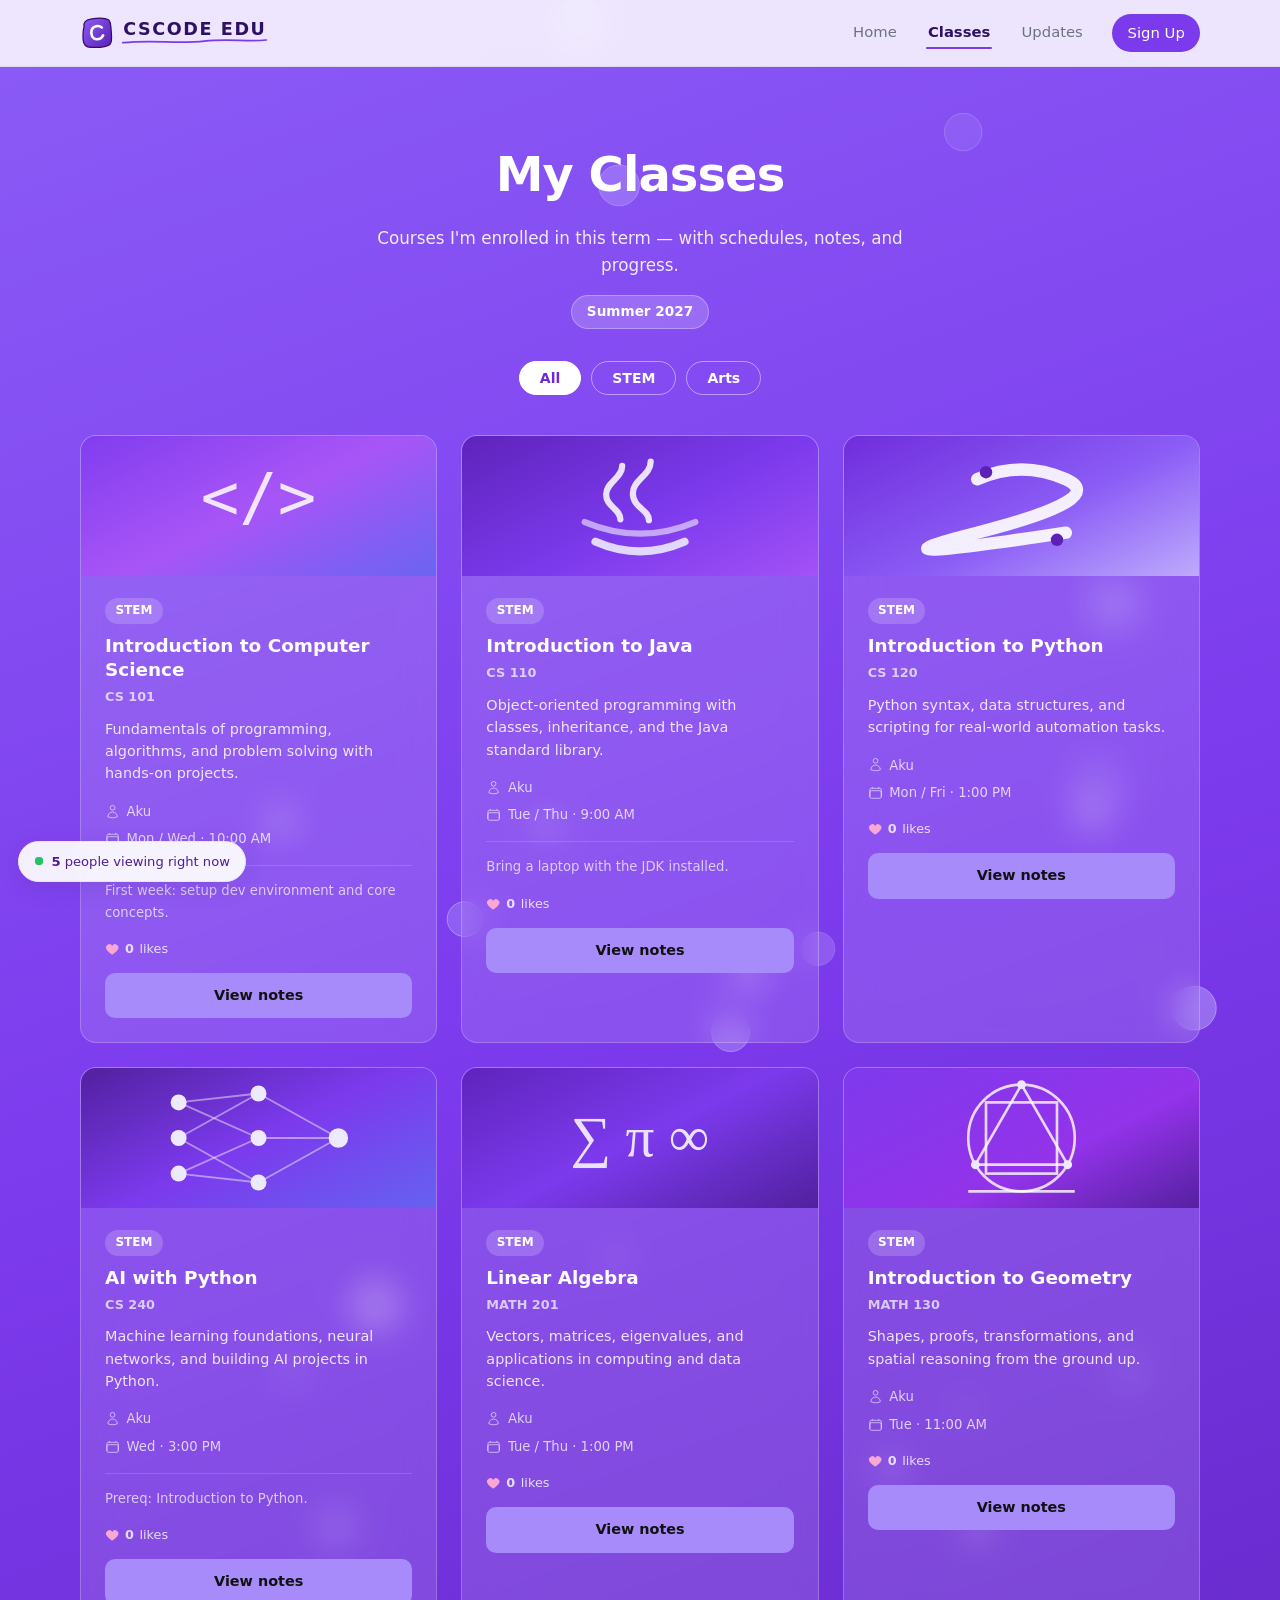
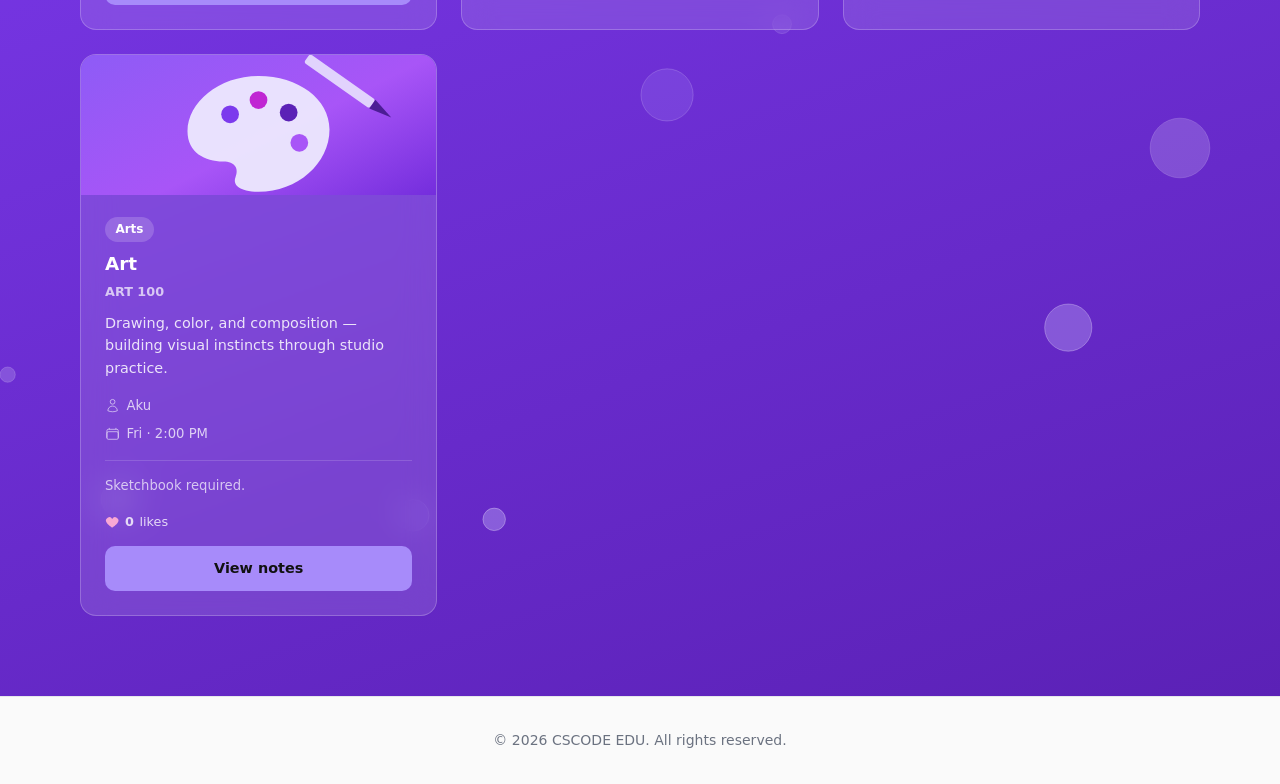
==== commit 65e86a6e: "Add files via upload" ====
--- a/classes.html
+++ b/classes.html
@@ -73,11 +73,7 @@
     </div>
   </footer>
 
+  <script src="js/analytics.js"></script>
   <script src="js/main.js"></script>
-
-  <!-- Visitor analytics — see index.html for setup instructions.
-  <script data-goatcounter="https://YOURCODE.goatcounter.com/count"
-          async src="//gc.zgo.at/count.js"></script>
-  -->
 </body>
 </html>
--- a/css/style.css
+++ b/css/style.css
@@ -979,6 +979,312 @@
   color: var(--text-muted);
 }
 
+/* ── Like button ── */
+
+.like-mount {
+  margin-top: 1.1rem;
+}
+
+.like-btn {
+  display: inline-flex;
+  align-items: center;
+  gap: 0.5rem;
+  padding: 0.6rem 1.1rem;
+  border-radius: 999px;
+  border: 1.5px solid rgba(255, 255, 255, 0.45);
+  background: rgba(255, 255, 255, 0.14);
+  color: var(--white);
+  font-family: var(--font);
+  font-size: 0.9rem;
+  font-weight: 600;
+  cursor: pointer;
+  transition: background 0.15s, border-color 0.15s, transform 0.12s;
+}
+
+.like-btn:hover {
+  background: rgba(255, 255, 255, 0.24);
+  border-color: var(--white);
+}
+
+.like-btn svg {
+  width: 1.05rem;
+  height: 1.05rem;
+  fill: none;
+  stroke: currentColor;
+  stroke-width: 1.9;
+  transition: fill 0.18s, transform 0.18s;
+}
+
+.like-btn.liked {
+  background: var(--white);
+  border-color: var(--white);
+  color: #be185d;
+}
+
+.like-btn.liked svg {
+  fill: #ec4899;
+  stroke: #ec4899;
+}
+
+.like-btn.pop svg {
+  transform: scale(1.35);
+}
+
+.like-count {
+  padding-left: 0.55rem;
+  margin-left: 0.15rem;
+  border-left: 1px solid currentColor;
+  opacity: 0.75;
+  font-variant-numeric: tabular-nums;
+}
+
+.card-likes {
+  display: flex;
+  align-items: center;
+  gap: 0.35rem;
+  margin: 0 0 0.85rem;
+  font-size: 0.8rem;
+  color: rgba(255, 255, 255, 0.8);
+}
+
+.card-likes svg {
+  width: 0.9rem;
+  height: 0.9rem;
+  fill: #f9a8d4;
+  stroke: none;
+}
+
+.card-like-count {
+  font-weight: 700;
+  font-variant-numeric: tabular-nums;
+}
+
+/* ── Stats dashboard ── */
+
+.stats-section {
+  padding: 3.5rem 0 5rem;
+  background: var(--white);
+}
+
+.stats-summary {
+  display: grid;
+  grid-template-columns: repeat(3, 1fr);
+  gap: 1.25rem;
+  margin-bottom: 2.75rem;
+}
+
+.stat-card {
+  padding: 1.5rem 1.35rem;
+  border: 1px solid var(--border);
+  border-radius: 16px;
+  background: linear-gradient(160deg, #faf9ff, #f5f3ff);
+  text-align: center;
+}
+
+.stat-num {
+  margin: 0 0 0.35rem;
+  font-size: 2.4rem;
+  font-weight: 800;
+  line-height: 1;
+  letter-spacing: -0.02em;
+  color: #5b21b6;
+  font-variant-numeric: tabular-nums;
+}
+
+.stat-num.stat-num-sm {
+  font-size: 1.15rem;
+  line-height: 1.35;
+  padding-top: 0.45rem;
+}
+
+.stat-label {
+  margin: 0;
+  font-size: 0.83rem;
+  color: var(--text-muted);
+}
+
+.stats-head {
+  display: flex;
+  align-items: center;
+  justify-content: space-between;
+  gap: 1rem;
+  margin-bottom: 1rem;
+}
+
+.stats-head h2 {
+  margin: 0;
+  font-size: 1.25rem;
+  font-weight: 800;
+  color: var(--black);
+}
+
+.btn-refresh {
+  padding: 0.5rem 1.1rem;
+  font-size: 0.85rem;
+  background: #ede9fe;
+  color: #5b21b6;
+}
+
+.btn-refresh:hover {
+  background: #ddd6fe;
+}
+
+.stats-table {
+  width: 100%;
+  border-collapse: collapse;
+  border: 1px solid var(--border);
+  border-radius: 12px;
+  overflow: hidden;
+}
+
+.stats-table th,
+.stats-table td {
+  padding: 0.8rem 1rem;
+  text-align: left;
+  border-bottom: 1px solid var(--border);
+  font-size: 0.92rem;
+}
+
+.stats-table thead th {
+  background: #faf9ff;
+  font-size: 0.75rem;
+  font-weight: 700;
+  letter-spacing: 0.08em;
+  text-transform: uppercase;
+  color: var(--text-muted);
+}
+
+.stats-table tbody tr:last-child td {
+  border-bottom: none;
+}
+
+.stats-table tbody tr:hover {
+  background: #fdfcff;
+}
+
+.stats-table .num {
+  text-align: right;
+  font-weight: 700;
+  font-variant-numeric: tabular-nums;
+  color: #5b21b6;
+}
+
+.stats-table .muted {
+  color: var(--text-muted);
+  font-size: 0.85rem;
+}
+
+.stats-table a {
+  color: #5b21b6;
+  font-weight: 600;
+}
+
+.stats-table a:hover {
+  text-decoration: underline;
+}
+
+.stats-loading {
+  text-align: center !important;
+  color: var(--text-muted);
+  padding: 2rem !important;
+}
+
+.stats-updated {
+  margin: 0.75rem 0 0;
+  font-size: 0.8rem;
+  color: var(--text-muted);
+  text-align: right;
+}
+
+.stats-sub {
+  font-size: 0.85rem;
+  color: var(--text-muted);
+  font-weight: 600;
+}
+
+.owner-toggle {
+  display: flex;
+  flex-wrap: wrap;
+  align-items: center;
+  gap: 0.6rem;
+  margin-top: 1.5rem;
+  padding: 0.9rem 1.1rem;
+  border-radius: 12px;
+  background: #faf9ff;
+  border: 1px solid #e9e5f8;
+}
+
+.owner-toggle label {
+  display: flex;
+  align-items: center;
+  gap: 0.5rem;
+  font-size: 0.9rem;
+  font-weight: 600;
+  color: #4c1d95;
+  cursor: pointer;
+}
+
+.owner-toggle input {
+  width: 1rem;
+  height: 1rem;
+  accent-color: #7c3aed;
+  cursor: pointer;
+}
+
+.owner-hint {
+  font-size: 0.82rem;
+  color: var(--text-muted);
+}
+
+.stats-note {
+  margin-top: 3rem;
+  padding: 1.5rem 1.75rem;
+  border-radius: 16px;
+  background: #faf9ff;
+  border: 1px solid #e9e5f8;
+}
+
+.stats-note h3 {
+  margin: 0 0 0.9rem;
+  font-size: 1rem;
+  font-weight: 700;
+  color: var(--black);
+}
+
+.stats-note ul {
+  margin: 0;
+  padding-left: 1.1rem;
+  display: flex;
+  flex-direction: column;
+  gap: 0.7rem;
+}
+
+.stats-note li {
+  font-size: 0.9rem;
+  line-height: 1.6;
+  color: #4b5563;
+}
+
+.stats-note code {
+  padding: 0.1rem 0.35rem;
+  border-radius: 5px;
+  background: #ede9fe;
+  font-size: 0.85em;
+  color: #5b21b6;
+}
+
+.stats-note a {
+  color: #6d28d9;
+  font-weight: 600;
+  text-decoration: underline;
+}
+
+@media (max-width: 760px) {
+  .stats-summary {
+    grid-template-columns: 1fr;
+  }
+}
+
 /* ── Live viewer pill ── */
 
 .viewer-pill {
